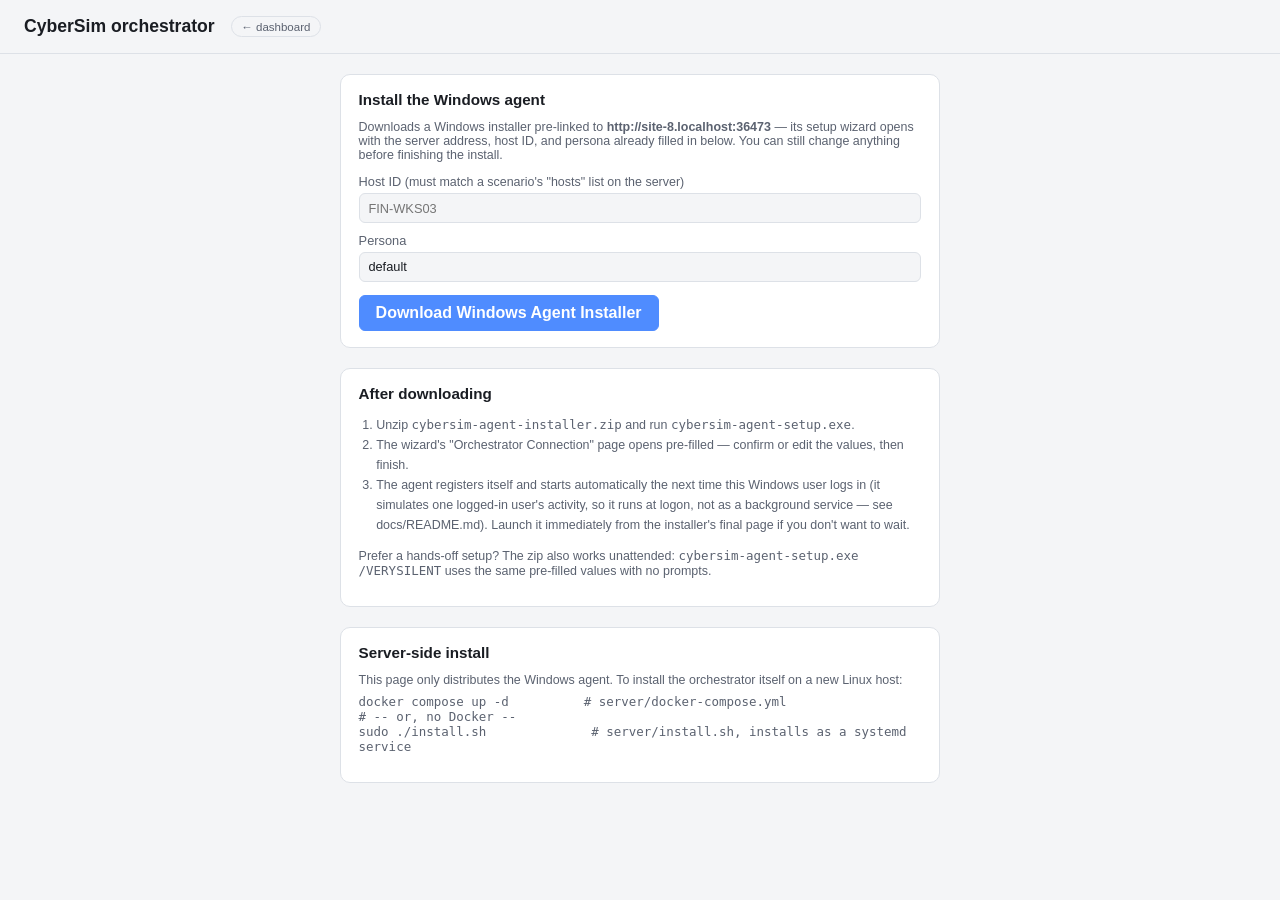
==== server/static/install.html @ 6994754c "Add CyberSim: enterprise user-activity simulation platform A cyber-range detection-validation tool t" ====
<!doctype html>
<html lang="en">
<head>
<meta charset="utf-8">
<title>CyberSim orchestrator — install agent</title>
<link rel="stylesheet" href="style.css">
</head>
<body>
<header>
  <h1>CyberSim orchestrator</h1>
  <a href="./" class="pill pill-unknown" style="text-decoration:none">&larr; dashboard</a>
</header>

<main style="grid-template-columns: 1fr; max-width: 640px;">
  <section class="col">
    <div class="card">
      <h2>Install the Windows agent</h2>
      <p class="hint" style="margin-top:0">
        Downloads a Windows installer pre-linked to <strong id="server-url-display">this server</strong> —
        its setup wizard opens with the server address, host ID, and persona already filled in below.
        You can still change anything before finishing the install.
      </p>

      <form id="download-form" action="/install/agent-bundle" method="get">
        <label>
          Host ID <span class="hint">(must match a scenario's "hosts" list on the server)</span>
          <input id="host-id-input" name="host_id" type="text" placeholder="FIN-WKS03" required>
        </label>
        <label>
          Persona
          <input id="persona-input" name="persona" type="text" placeholder="finance_analyst" value="default">
        </label>
        <button type="submit">Download Windows Agent Installer</button>
      </form>
    </div>

    <div class="card">
      <h2>After downloading</h2>
      <ol class="hint" style="padding-left:1.1rem; line-height:1.6;">
        <li>Unzip <code>cybersim-agent-installer.zip</code> and run <code>cybersim-agent-setup.exe</code>.</li>
        <li>The wizard's "Orchestrator Connection" page opens pre-filled — confirm or edit the values, then finish.</li>
        <li>The agent registers itself and starts automatically the next time this Windows user logs in
          (it simulates one logged-in user's activity, so it runs at logon, not as a background service —
          see docs/README.md). Launch it immediately from the installer's final page if you don't want to wait.</li>
      </ol>
      <p class="hint">
        Prefer a hands-off setup? The zip also works unattended:
        <code>cybersim-agent-setup.exe /VERYSILENT</code> uses the same pre-filled values with no prompts.
      </p>
    </div>

    <div class="card">
      <h2>Server-side install</h2>
      <p class="hint" style="margin-top:0">This page only distributes the Windows agent. To install the orchestrator itself on a new Linux host:</p>
      <pre class="preview" style="white-space:pre-wrap">docker compose up -d          # server/docker-compose.yml
# -- or, no Docker --
sudo ./install.sh              # server/install.sh, installs as a systemd service</pre>
    </div>
  </section>
</main>

<script src="install.js"></script>
</body>
</html>
---- server/static/style.css ----
:root {
  --bg: #0f1216;
  --panel: #171b21;
  --border: #2a2f38;
  --text: #e6e9ef;
  --muted: #8b93a3;
  --accent: #4f8cff;
  --ok: #3ecf7e;
  --warn: #e0a53c;
  --bad: #e0503c;
  color-scheme: dark;
}

@media (prefers-color-scheme: light) {
  :root {
    --bg: #f4f5f7;
    --panel: #ffffff;
    --border: #dde1e7;
    --text: #1a1d23;
    --muted: #5b6270;
    color-scheme: light;
  }
}

* { box-sizing: border-box; }

body {
  margin: 0;
  font-family: -apple-system, "Segoe UI", Roboto, sans-serif;
  background: var(--bg);
  color: var(--text);
}

header {
  display: flex;
  align-items: center;
  gap: 1rem;
  padding: 1rem 1.5rem;
  border-bottom: 1px solid var(--border);
}

header h1 { font-size: 1.1rem; margin: 0; font-weight: 600; }

main {
  display: grid;
  grid-template-columns: 1fr 1fr;
  gap: 1.25rem;
  padding: 1.25rem;
  max-width: 1200px;
  margin: 0 auto;
}

@media (max-width: 860px) {
  main { grid-template-columns: 1fr; }
}

.col { display: flex; flex-direction: column; gap: 1.25rem; min-width: 0; }

.card {
  background: var(--panel);
  border: 1px solid var(--border);
  border-radius: 10px;
  padding: 1rem 1.1rem;
}

.card h2 { font-size: 0.95rem; margin: 0 0 0.75rem; }

.card-header { display: flex; justify-content: space-between; align-items: center; }
.card-header h2 { margin: 0; }

form label {
  display: block;
  font-size: 0.8rem;
  color: var(--muted);
  margin-bottom: 0.6rem;
}

form .row { display: flex; gap: 0.75rem; }
form .row label { flex: 1; }

input, select, button {
  font: inherit;
  color: var(--text);
  background: var(--bg);
  border: 1px solid var(--border);
  border-radius: 6px;
  padding: 0.4rem 0.55rem;
  width: 100%;
  margin-top: 0.25rem;
}

button {
  width: auto;
  background: var(--accent);
  border-color: var(--accent);
  color: #fff;
  font-weight: 600;
  cursor: pointer;
  padding: 0.5rem 1rem;
}

button:hover { filter: brightness(1.08); }
button:disabled { opacity: 0.6; cursor: not-allowed; }

.hint { color: var(--muted); font-weight: 400; font-size: 0.78rem; }

.preview {
  font-size: 0.78rem;
  color: var(--muted);
  margin: -0.35rem 0 0.75rem;
  white-space: pre-wrap;
}

.preview .alert-step { color: var(--bad); }

.chip-row { display: flex; flex-wrap: wrap; gap: 0.4rem; margin: -0.35rem 0 0.75rem; }

.chip {
  font-size: 0.75rem;
  border: 1px solid var(--border);
  border-radius: 999px;
  padding: 0.15rem 0.6rem;
  cursor: pointer;
  color: var(--muted);
  background: transparent;
  width: auto;
  margin: 0;
}

.chip:hover { border-color: var(--accent); color: var(--text); }

table { width: 100%; border-collapse: collapse; font-size: 0.82rem; }
th, td { text-align: left; padding: 0.35rem 0.4rem; border-bottom: 1px solid var(--border); }
th { color: var(--muted); font-weight: 500; }
tbody tr { cursor: default; }
tbody tr.clickable { cursor: pointer; }
tbody tr.clickable:hover { background: rgba(127, 127, 127, 0.08); }
tbody tr.selected { background: rgba(79, 140, 255, 0.12); }

.result { margin-top: 0.75rem; font-size: 0.82rem; }
.result.error { color: var(--bad); }
.result.success { color: var(--ok); }

.pill {
  font-size: 0.72rem;
  padding: 0.2rem 0.6rem;
  border-radius: 999px;
  border: 1px solid var(--border);
}
.pill-ok { color: var(--ok); border-color: var(--ok); }
.pill-bad { color: var(--bad); border-color: var(--bad); }
.pill-unknown { color: var(--muted); }

.status-pending { color: var(--muted); }
.status-progress { color: var(--warn); }
.status-success { color: var(--ok); }
.status-failure, .status-partial { color: var(--bad); }

.progress {
  height: 6px;
  border-radius: 999px;
  background: var(--border);
  overflow: hidden;
  margin-bottom: 0.75rem;
}
#ledger-progress-bar {
  height: 100%;
  width: 0%;
  background: var(--accent);
  transition: width 0.3s ease;
}

.autorefresh {
  display: flex;
  align-items: center;
  gap: 0.35rem;
  font-size: 0.78rem;
  color: var(--muted);
  margin: 0;
}
.autorefresh input { width: auto; margin: 0; }
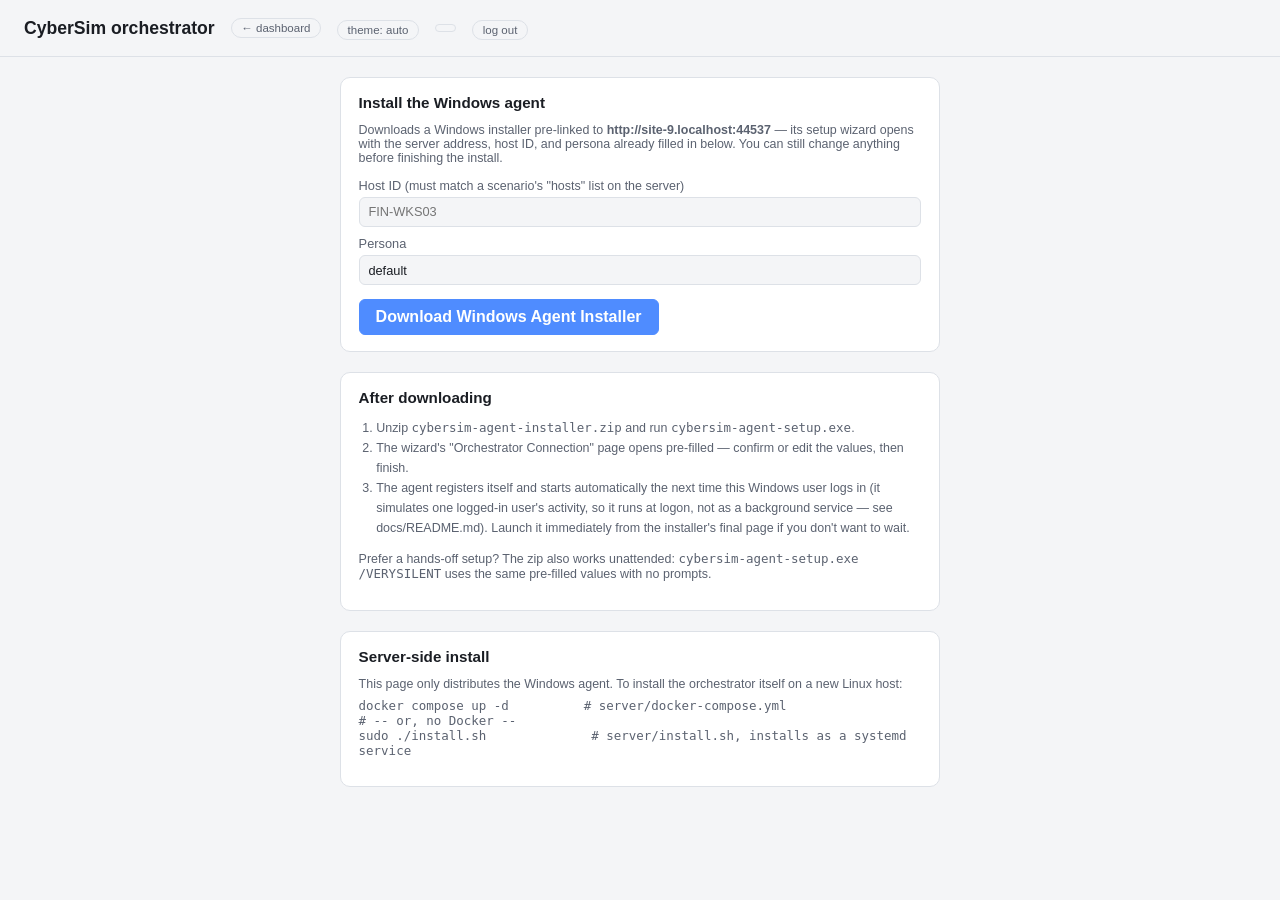
==== commit 5faa3df3: "Add scoring UI, auth with roles, and dashboard UI overhaul Dashboard: - Live topology view, run sche" ====
--- a/server/static/install.html
+++ b/server/static/install.html
@@ -2,18 +2,36 @@
 <html lang="en">
 <head>
 <meta charset="utf-8">
+<meta name="viewport" content="width=device-width, initial-scale=1">
 <title>CyberSim orchestrator — install agent</title>
-<link rel="stylesheet" href="style.css">
+<script>
+(function () {
+  var t = localStorage.getItem("cybersim-theme");
+  if (t === "light" || t === "dark") document.documentElement.setAttribute("data-theme", t);
+})();
+</script>
+<link rel="stylesheet" href="style.css?v=11">
 </head>
 <body>
 <header>
   <h1>CyberSim orchestrator</h1>
   <a href="./" class="pill pill-unknown" style="text-decoration:none">&larr; dashboard</a>
+  <button type="button" id="theme-toggle" class="pill pill-unknown">theme: auto</button>
+  <span id="whoami-pill" class="pill pill-unknown"></span>
+  <button type="button" id="logout-btn" class="pill pill-unknown">log out</button>
 </header>
 
 <main style="grid-template-columns: 1fr; max-width: 640px;">
   <section class="col">
-    <div class="card">
+    <div class="card" id="viewer-blocked-card" style="display:none">
+      <h2>Admin access required</h2>
+      <p class="hint" style="margin-top:0">
+        Installing an agent mints a live credential for it, so only admin accounts can do this.
+        Ask an admin to run this for you, or to create you an admin account.
+      </p>
+    </div>
+
+    <div class="card" id="download-card">
       <h2>Install the Windows agent</h2>
       <p class="hint" style="margin-top:0">
         Downloads a Windows installer pre-linked to <strong id="server-url-display">this server</strong> —
@@ -59,6 +77,8 @@
   </section>
 </main>
 
-<script src="install.js"></script>
+<script src="theme.js?v=1"></script>
+<script src="auth.js?v=2"></script>
+<script src="install.js?v=3"></script>
 </body>
 </html>
--- a/server/static/style.css
+++ b/server/static/style.css
@@ -11,8 +11,12 @@
   color-scheme: dark;
 }
 
+/* Light-mode tokens apply either from the OS preference (when the user
+   hasn't picked an explicit theme -- no [data-theme] attribute yet) or
+   from an explicit override set by the theme toggle (theme.js), which
+   always wins regardless of OS preference. */
 @media (prefers-color-scheme: light) {
-  :root {
+  :root:not([data-theme]) {
     --bg: #f4f5f7;
     --panel: #ffffff;
     --border: #dde1e7;
@@ -22,6 +26,24 @@
   }
 }
 
+:root[data-theme="light"] {
+  --bg: #f4f5f7;
+  --panel: #ffffff;
+  --border: #dde1e7;
+  --text: #1a1d23;
+  --muted: #5b6270;
+  color-scheme: light;
+}
+
+:root[data-theme="dark"] {
+  --bg: #0f1216;
+  --panel: #171b21;
+  --border: #2a2f38;
+  --text: #e6e9ef;
+  --muted: #8b93a3;
+  color-scheme: dark;
+}
+
 * { box-sizing: border-box; }
 
 body {
@@ -61,6 +83,7 @@
   border: 1px solid var(--border);
   border-radius: 10px;
   padding: 1rem 1.1rem;
+  min-width: 0;
 }
 
 .card h2 { font-size: 0.95rem; margin: 0 0 0.75rem; }
@@ -129,12 +152,15 @@
 
 .chip:hover { border-color: var(--accent); color: var(--text); }
 
+.table-scroll { overflow-x: auto; }
+
 table { width: 100%; border-collapse: collapse; font-size: 0.82rem; }
 th, td { text-align: left; padding: 0.35rem 0.4rem; border-bottom: 1px solid var(--border); }
 th { color: var(--muted); font-weight: 500; }
 tbody tr { cursor: default; }
 tbody tr.clickable { cursor: pointer; }
 tbody tr.clickable:hover { background: rgba(127, 127, 127, 0.08); }
+tbody tr.clickable:focus-visible { outline: 2px solid var(--accent); outline-offset: -2px; }
 tbody tr.selected { background: rgba(79, 140, 255, 0.12); }
 
 .result { margin-top: 0.75rem; font-size: 0.82rem; }
@@ -142,11 +168,19 @@
 .result.success { color: var(--ok); }
 
 .pill {
-  font-size: 0.72rem;
   padding: 0.2rem 0.6rem;
   border-radius: 999px;
   border: 1px solid var(--border);
-}
+  /* A <button class="pill"> (theme toggle, onboarding reopen) would
+     otherwise inherit the generic `button` rule's solid accent fill --
+     override back to a plain pill regardless of element type. */
+  background: transparent;
+  color: inherit;
+  font: inherit;
+  font-size: 0.72rem;
+  font-weight: 400;
+}
+.pill:hover { filter: none; }
 .pill-ok { color: var(--ok); border-color: var(--ok); }
 .pill-bad { color: var(--bad); border-color: var(--bad); }
 .pill-unknown { color: var(--muted); }
@@ -179,3 +213,297 @@
   margin: 0;
 }
 .autorefresh input { width: auto; margin: 0; }
+
+/* ---- live topology ------------------------------------------------- */
+
+.onboarding-card { grid-column: 1 / -1; min-width: 0; position: relative; }
+
+html.onboarding-dismissed #onboarding-card { display: none; }
+
+.onboarding-dismiss {
+  position: absolute;
+  top: 0.7rem;
+  right: 0.8rem;
+  width: auto;
+  background: transparent;
+  border: none;
+  color: var(--muted);
+  font-size: 1.3rem;
+  line-height: 1;
+  padding: 0.15rem 0.4rem;
+}
+.onboarding-dismiss:hover { color: var(--text); filter: none; }
+
+.onboarding-steps { margin: 0; padding-left: 1.15rem; line-height: 1.7; color: var(--muted); font-size: 0.88rem; }
+.onboarding-steps li::marker { color: var(--accent); font-weight: 600; }
+.onboarding-steps strong { color: var(--text); }
+.onboarding-steps a { color: var(--accent); }
+
+.topology-card { grid-column: 1 / -1; min-width: 0; }
+
+.topology-scroll { overflow-x: auto; }
+
+.topology-svg {
+  display: block;
+  width: 100%;
+  height: auto;
+  min-width: 480px;
+}
+
+.topology-empty {
+  padding: 1.5rem 0;
+  text-align: center;
+}
+.topology-empty a { color: var(--accent); }
+
+.topo-grid-dot { fill: rgba(127, 127, 127, 0.16); }
+
+.topo-label {
+  font-family: "SF Mono", "Cascadia Code", Consolas, ui-monospace, monospace;
+  font-size: 11px;
+  fill: var(--muted);
+}
+.topo-label-host { fill: var(--text); font-weight: 600; }
+.topo-action-label { font-size: 9px; letter-spacing: 0.02em; }
+.topo-action-label.is-alert { fill: var(--bad); font-weight: 600; }
+
+.topo-alert-badge { color: var(--bad); }
+
+.topo-target-node { fill: var(--panel); stroke: var(--border); stroke-width: 1.5; }
+.topo-target-node.is-fed { stroke: var(--accent); }
+
+.topo-node { stroke: var(--bg); stroke-width: 2; }
+.topo-node-idle { fill: var(--muted); opacity: 0.55; }
+.topo-node-active { fill: var(--ok); }
+.topo-node-alert { fill: var(--bad); }
+
+.topo-link { fill: none; stroke-width: 2; }
+.topo-link-benign { stroke: var(--ok); opacity: 0.85; }
+.topo-link-alert { stroke: var(--bad); stroke-width: 2.5; }
+
+.topo-link.is-flowing {
+  stroke-dasharray: 4 5;
+  animation: topo-flow 0.9s linear infinite;
+}
+
+.topo-packet {
+  fill: var(--bad);
+  filter: drop-shadow(0 0 3px var(--bad));
+}
+
+.topo-ring {
+  fill: none;
+  stroke: var(--ok);
+  stroke-width: 2;
+  opacity: 0.7;
+}
+.topo-ring.is-alert { stroke: var(--bad); }
+.topo-ring.is-pulsing {
+  transform-box: fill-box;
+  transform-origin: center;
+  animation: topo-pulse 1.4s ease-out infinite;
+}
+
+@keyframes topo-flow {
+  to { stroke-dashoffset: -18; }
+}
+
+@keyframes topo-pulse {
+  0% { transform: scale(0.65); opacity: 0.8; }
+  100% { transform: scale(1.7); opacity: 0; }
+}
+
+@media (prefers-reduced-motion: reduce) {
+  .topo-link.is-flowing { animation: none; stroke-dasharray: none; }
+  .topo-ring.is-pulsing { animation: none; opacity: 0.5; }
+}
+
+/* ---- run schedule (gantt) -------------------------------------------- */
+
+.gantt-scroll { overflow-x: auto; margin-bottom: 0.85rem; }
+
+.gantt-svg {
+  display: block;
+  width: 100%;
+  height: auto;
+  min-width: 420px;
+}
+
+.gantt-gridline { stroke: var(--border); stroke-width: 1; }
+
+.gantt-tick-label {
+  font-family: "SF Mono", "Cascadia Code", Consolas, ui-monospace, monospace;
+  font-size: 9px;
+  fill: var(--muted);
+}
+
+.gantt-lane { stroke: var(--border); stroke-width: 1; stroke-dasharray: 1 3; }
+
+.gantt-label {
+  font-family: "SF Mono", "Cascadia Code", Consolas, ui-monospace, monospace;
+  font-size: 11px;
+  fill: var(--muted);
+}
+.gantt-label-host { fill: var(--text); font-weight: 600; }
+
+.gantt-bar { cursor: pointer; stroke-width: 1.5; }
+.gantt-bar:focus-visible { outline: 2px solid var(--accent); outline-offset: 2px; }
+
+.gantt-bar-pending { fill: var(--panel); stroke: var(--muted); stroke-dasharray: 2 2; }
+.gantt-bar-in-progress { fill: var(--warn); stroke: var(--warn); }
+.gantt-bar-success { fill: var(--ok); stroke: var(--ok); }
+.gantt-bar-failure { fill: var(--bad); stroke: var(--bad); }
+.gantt-bar-partial { fill: url(#gantt-partial-stripes); stroke: var(--bad); }
+
+.gantt-stripe-bg { fill: var(--bad); opacity: 0.3; }
+.gantt-stripe-line { stroke: var(--bad); stroke-width: 2; }
+
+.gantt-bar.is-alert { stroke: var(--bad); stroke-width: 2; stroke-dasharray: 3 2; }
+
+.gantt-bar.is-pulsing { animation: gantt-pulse 1.2s ease-in-out infinite; }
+
+@keyframes gantt-pulse {
+  0%, 100% { opacity: 1; }
+  50% { opacity: 0.45; }
+}
+
+#ledger-table tbody tr.flash { animation: gantt-flash 0.9s ease-out; }
+
+@keyframes gantt-flash {
+  0% { background: rgba(79, 140, 255, 0.35); }
+  100% { background: transparent; }
+}
+
+@media (prefers-reduced-motion: reduce) {
+  .gantt-bar.is-pulsing { animation: none; opacity: 0.75; }
+  #ledger-table tbody tr.flash { animation: none; background: rgba(79, 140, 255, 0.35); }
+}
+
+/* ---- status icon system ----------------------------------------------- */
+
+.icon { flex: none; vertical-align: -2px; }
+
+.status-cell { display: flex; align-items: center; gap: 0.35rem; }
+
+.icon-alert-inline { color: var(--bad); margin-left: 0.3rem; vertical-align: -2px; }
+
+.pill .icon { margin-right: 0.15rem; }
+.pill-ok .icon { color: var(--ok); }
+.pill-bad .icon { color: var(--bad); }
+.pill-unknown .icon { color: var(--muted); }
+
+.status-pending .icon { color: var(--muted); }
+.status-progress .icon { color: var(--warn); }
+.status-success .icon { color: var(--ok); }
+.status-failure .icon, .status-partial .icon { color: var(--bad); }
+
+.icon-spin {
+  transform-box: fill-box;
+  transform-origin: center;
+  animation: icon-spin-rotate 1s linear infinite;
+}
+
+@keyframes icon-spin-rotate {
+  to { transform: rotate(360deg); }
+}
+
+@media (prefers-reduced-motion: reduce) {
+  .icon-spin { animation: none; }
+}
+
+/* ---- scenario builder -------------------------------------------------- */
+
+.step-card {
+  border: 1px solid var(--border);
+  border-radius: 8px;
+  padding: 0.85rem 0.9rem;
+  margin: 0 0 0.85rem;
+  min-width: 0;
+}
+
+.step-card-header { display: flex; justify-content: space-between; align-items: center; margin-bottom: 0.5rem; }
+
+.step-number {
+  font-size: 0.72rem;
+  color: var(--muted);
+  font-weight: 600;
+  text-transform: uppercase;
+  letter-spacing: 0.04em;
+}
+
+.step-remove {
+  width: auto;
+  display: inline-flex;
+  align-items: center;
+  gap: 0.3rem;
+  background: transparent;
+  border: 1px solid var(--border);
+  color: var(--bad);
+  font-size: 0.72rem;
+  font-weight: 500;
+  padding: 0.2rem 0.5rem;
+}
+.step-remove:hover { border-color: var(--bad); filter: none; }
+.step-remove .icon { margin: 0; }
+
+.range-input { display: flex; align-items: center; gap: 0.4rem; }
+.range-input input { width: 5rem; }
+.range-input select { width: 4.5rem; }
+.range-input span { color: var(--muted); }
+
+.checkbox-label { display: flex; align-items: center; gap: 0.4rem; font-size: 0.8rem; color: var(--muted); margin-bottom: 0.6rem; }
+.checkbox-label input[type="checkbox"] { width: auto; margin: 0; }
+.checkbox-label .icon { margin: 0; }
+
+.btn-secondary {
+  background: transparent;
+  border: 1px dashed var(--border);
+  color: var(--muted);
+  width: 100%;
+  margin-bottom: 0.75rem;
+}
+.btn-secondary:hover { border-color: var(--accent); color: var(--text); filter: none; }
+
+.step-advanced { margin: 0.5rem 0 0.85rem; }
+.step-advanced summary { cursor: pointer; font-size: 0.78rem; color: var(--muted); }
+.step-advanced summary:hover { color: var(--text); }
+.step-advanced textarea {
+  font-family: "SF Mono", "Cascadia Code", Consolas, ui-monospace, monospace;
+  font-size: 0.78rem;
+  margin-top: 0.4rem;
+  resize: vertical;
+}
+
+/* ---- scoring report ----------------------------------------------------- */
+
+.score-stats { display: flex; flex-wrap: wrap; gap: 0.6rem; margin: 0.75rem 0; }
+
+.score-stat {
+  flex: 1 1 90px;
+  background: var(--bg);
+  border: 1px solid var(--border);
+  border-radius: 8px;
+  padding: 0.55rem 0.7rem;
+  display: flex;
+  flex-direction: column;
+  gap: 0.15rem;
+}
+.score-stat-value { font-size: 1.25rem; font-weight: 700; color: var(--text); }
+.score-stat-label { font-size: 0.68rem; color: var(--muted); text-transform: uppercase; letter-spacing: 0.03em; }
+
+.score-subhead { font-size: 0.85rem; margin: 1rem 0 0.4rem; }
+
+.score-group-table { font-size: 0.78rem; }
+
+.score-list {
+  list-style: none;
+  margin: 0;
+  padding: 0;
+  display: flex;
+  flex-direction: column;
+  gap: 0.45rem;
+  font-size: 0.82rem;
+  color: var(--muted);
+}
+.score-list li { display: flex; align-items: baseline; gap: 0.35rem; }
+.score-list strong { color: var(--text); }
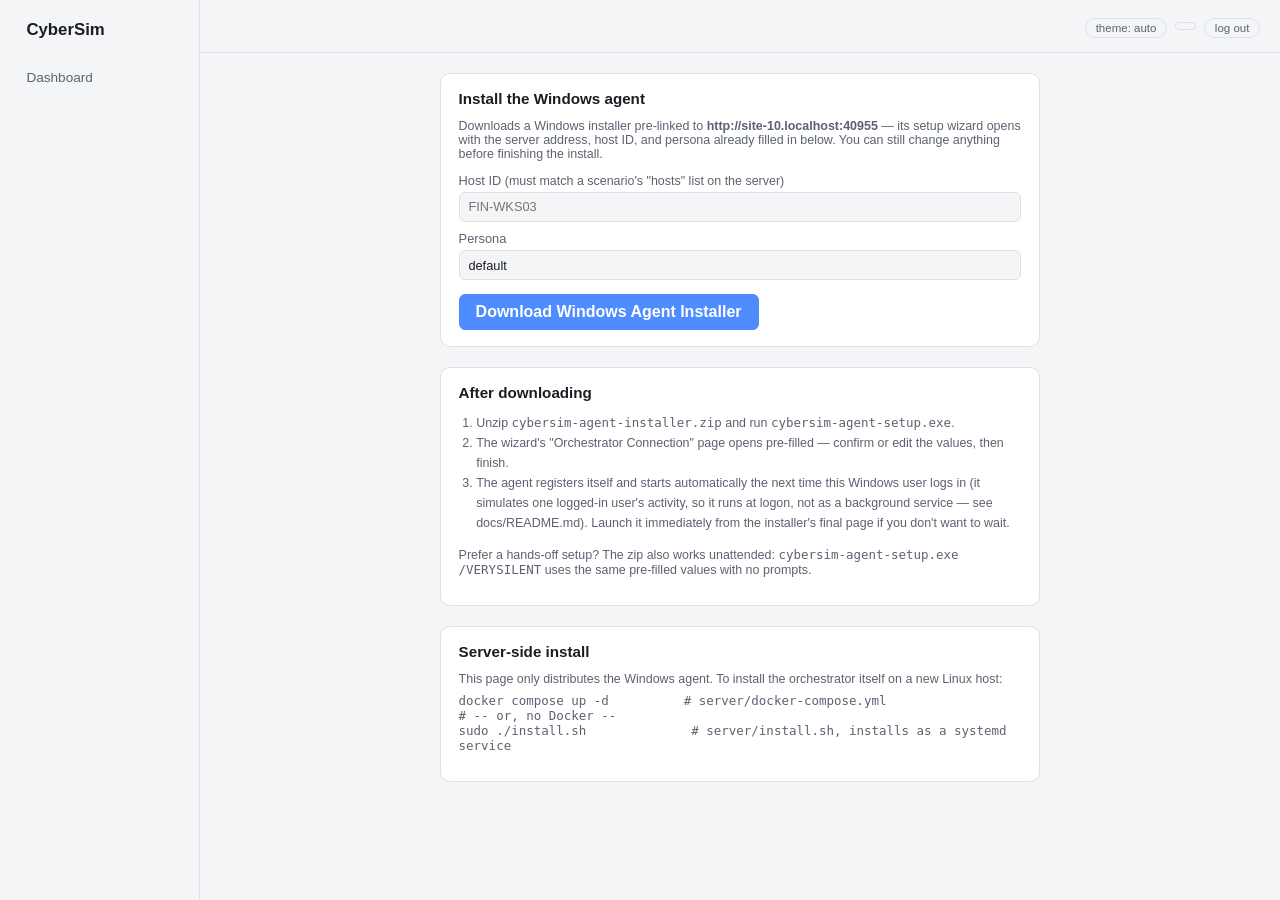
==== commit 383a4496: "Add content generation, settings, and persona library Add server-configurable LLM content generation" ====
--- a/server/static/install.html
+++ b/server/static/install.html
@@ -10,16 +10,24 @@
   if (t === "light" || t === "dark") document.documentElement.setAttribute("data-theme", t);
 })();
 </script>
-<link rel="stylesheet" href="style.css?v=11">
+<link rel="stylesheet" href="style.css?v=12">
 </head>
 <body>
-<header>
-  <h1>CyberSim orchestrator</h1>
-  <a href="./" class="pill pill-unknown" style="text-decoration:none">&larr; dashboard</a>
-  <button type="button" id="theme-toggle" class="pill pill-unknown">theme: auto</button>
-  <span id="whoami-pill" class="pill pill-unknown"></span>
-  <button type="button" id="logout-btn" class="pill pill-unknown">log out</button>
-</header>
+<div class="app-shell">
+  <nav class="sidebar">
+    <h1>CyberSim</h1>
+    <a href="./" class="sidebar-link">Dashboard</a>
+    <a id="nav-scenario-builder" href="scenario-builder.html" class="sidebar-link" style="display:none">Build scenario</a>
+    <a id="nav-install" href="install.html" class="sidebar-link active" style="display:none">Install agent</a>
+    <a id="nav-users" href="users.html" class="sidebar-link" style="display:none">Users</a>
+    <a id="nav-settings" href="settings.html" class="sidebar-link" style="display:none">Settings</a>
+  </nav>
+  <div class="app-main">
+    <div class="topbar">
+      <button type="button" id="theme-toggle" class="pill pill-unknown">theme: auto</button>
+      <span id="whoami-pill" class="pill pill-unknown"></span>
+      <button type="button" id="logout-btn" class="pill pill-unknown">log out</button>
+    </div>
 
 <main style="grid-template-columns: 1fr; max-width: 640px;">
   <section class="col">
@@ -76,9 +84,11 @@
     </div>
   </section>
 </main>
+  </div>
+</div>
 
 <script src="theme.js?v=1"></script>
-<script src="auth.js?v=2"></script>
+<script src="auth.js?v=3"></script>
 <script src="install.js?v=3"></script>
 </body>
 </html>
--- a/server/static/style.css
+++ b/server/static/style.css
@@ -63,6 +63,63 @@
 
 header h1 { font-size: 1.1rem; margin: 0; font-weight: 600; }
 
+/* ---- app shell: left sidebar nav + top bar ---------------------------- */
+
+.app-shell { display: flex; min-height: 100vh; align-items: stretch; }
+
+.sidebar {
+  width: 200px;
+  flex: none;
+  display: flex;
+  flex-direction: column;
+  gap: 0.15rem;
+  padding: 1.25rem 1rem;
+  border-right: 1px solid var(--border);
+}
+
+.sidebar h1 { font-size: 1.05rem; margin: 0 0 1.25rem; font-weight: 600; padding: 0 0.65rem; }
+
+.sidebar-link {
+  display: block;
+  padding: 0.5rem 0.65rem;
+  border-radius: 6px;
+  color: var(--muted);
+  text-decoration: none;
+  font-size: 0.85rem;
+  font-weight: 500;
+}
+.sidebar-link:hover { background: rgba(127, 127, 127, 0.08); color: var(--text); }
+.sidebar-link.active { background: rgba(79, 140, 255, 0.12); color: var(--accent); }
+
+.app-main { flex: 1; min-width: 0; display: flex; flex-direction: column; }
+
+.topbar {
+  display: flex;
+  justify-content: flex-end;
+  align-items: center;
+  gap: 0.5rem;
+  padding: 0.85rem 1.25rem;
+  border-bottom: 1px solid var(--border);
+  flex-wrap: wrap;
+}
+
+@media (max-width: 760px) {
+  .app-shell { flex-direction: column; min-height: 0; }
+  .sidebar {
+    width: 100%;
+    flex-direction: row;
+    flex-wrap: wrap;
+    align-items: center;
+    border-right: none;
+    border-bottom: 1px solid var(--border);
+    padding: 0.7rem 1rem;
+    gap: 0.3rem;
+  }
+  .sidebar h1 { margin: 0 0.75rem 0 0; padding: 0; }
+  .sidebar-link { padding: 0.35rem 0.55rem; }
+  .topbar { justify-content: flex-start; padding: 0.7rem 1rem; }
+}
+
 main {
   display: grid;
   grid-template-columns: 1fr 1fr;
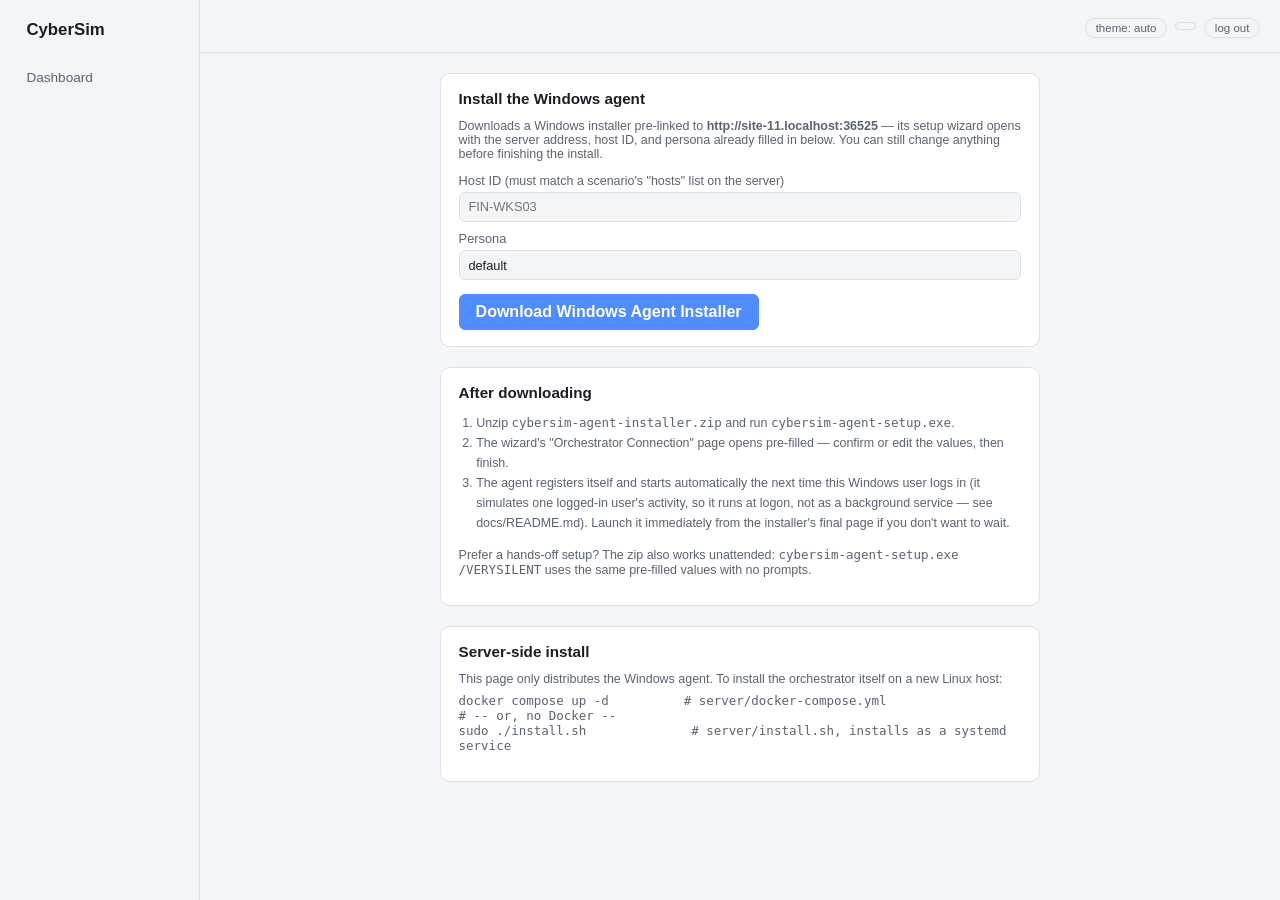
==== commit ef4415f6: "Default admin password to "admin", add Settings -> Security tab Fresh installs now bootstrap the bui" ====
--- a/server/static/install.html
+++ b/server/static/install.html
@@ -10,7 +10,7 @@
   if (t === "light" || t === "dark") document.documentElement.setAttribute("data-theme", t);
 })();
 </script>
-<link rel="stylesheet" href="style.css?v=12">
+<link rel="stylesheet" href="style.css?v=13">
 </head>
 <body>
 <div class="app-shell">
--- a/server/static/style.css
+++ b/server/static/style.css
@@ -148,6 +148,30 @@
 .card-header { display: flex; justify-content: space-between; align-items: center; }
 .card-header h2 { margin: 0; }
 
+/* ---- tab bar (e.g. settings.html's General / Security) ------------------ */
+
+.tab-bar {
+  display: flex;
+  gap: 0.25rem;
+  border-bottom: 1px solid var(--border);
+  margin-bottom: 1.1rem;
+}
+
+.tab-button {
+  background: none;
+  border: none;
+  border-bottom: 2px solid transparent;
+  color: var(--muted);
+  font-size: 0.85rem;
+  font-weight: 500;
+  padding: 0.55rem 0.15rem;
+  margin-bottom: -1px;
+  cursor: pointer;
+  margin-right: 1.1rem;
+}
+.tab-button:hover { color: var(--text); }
+.tab-button.active { color: var(--accent); border-bottom-color: var(--accent); }
+
 form label {
   display: block;
   font-size: 0.8rem;
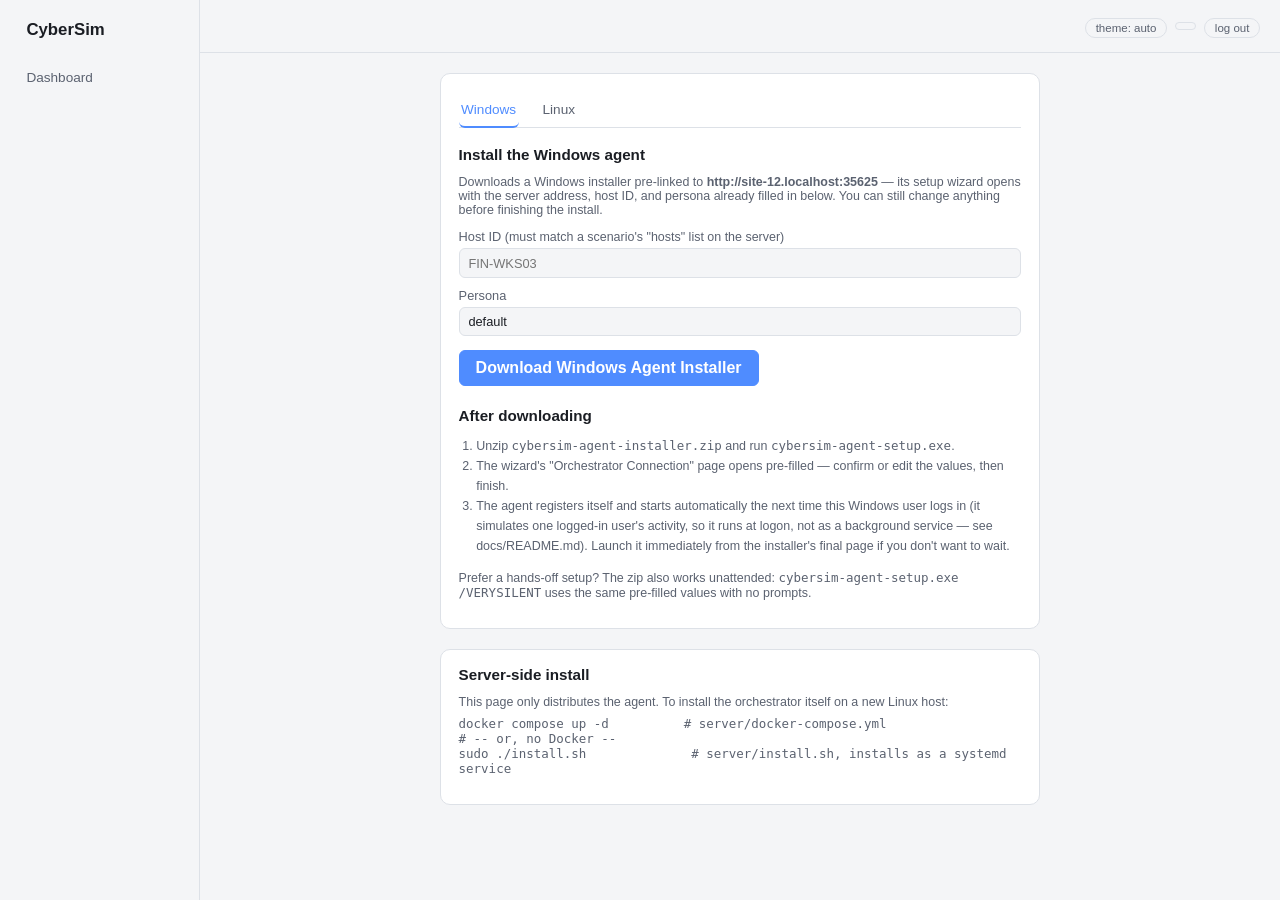
==== commit 9d6bf2a8: "Add Linux agent installer, matching the Windows one end to end New agent/installer/install-linux.sh:" ====
--- a/server/static/install.html
+++ b/server/static/install.html
@@ -40,44 +40,91 @@
     </div>
 
     <div class="card" id="download-card">
-      <h2>Install the Windows agent</h2>
-      <p class="hint" style="margin-top:0">
-        Downloads a Windows installer pre-linked to <strong id="server-url-display">this server</strong> —
-        its setup wizard opens with the server address, host ID, and persona already filled in below.
-        You can still change anything before finishing the install.
-      </p>
+      <div class="tab-bar" role="tablist">
+        <button type="button" id="tab-btn-windows" class="tab-button active" role="tab" aria-selected="true">Windows</button>
+        <button type="button" id="tab-btn-linux" class="tab-button" role="tab" aria-selected="false">Linux</button>
+      </div>
 
-      <form id="download-form" action="/install/agent-bundle" method="get">
-        <label>
-          Host ID <span class="hint">(must match a scenario's "hosts" list on the server)</span>
-          <input id="host-id-input" name="host_id" type="text" placeholder="FIN-WKS03" required>
-        </label>
-        <label>
-          Persona
-          <input id="persona-input" name="persona" type="text" placeholder="finance_analyst" value="default">
-        </label>
-        <button type="submit">Download Windows Agent Installer</button>
-      </form>
-    </div>
+      <div id="tab-windows" role="tabpanel">
+        <h2>Install the Windows agent</h2>
+        <p class="hint" style="margin-top:0">
+          Downloads a Windows installer pre-linked to <strong class="server-url-display">this server</strong> —
+          its setup wizard opens with the server address, host ID, and persona already filled in below.
+          You can still change anything before finishing the install.
+        </p>
 
-    <div class="card">
-      <h2>After downloading</h2>
-      <ol class="hint" style="padding-left:1.1rem; line-height:1.6;">
-        <li>Unzip <code>cybersim-agent-installer.zip</code> and run <code>cybersim-agent-setup.exe</code>.</li>
-        <li>The wizard's "Orchestrator Connection" page opens pre-filled — confirm or edit the values, then finish.</li>
-        <li>The agent registers itself and starts automatically the next time this Windows user logs in
-          (it simulates one logged-in user's activity, so it runs at logon, not as a background service —
-          see docs/README.md). Launch it immediately from the installer's final page if you don't want to wait.</li>
-      </ol>
-      <p class="hint">
-        Prefer a hands-off setup? The zip also works unattended:
-        <code>cybersim-agent-setup.exe /VERYSILENT</code> uses the same pre-filled values with no prompts.
-      </p>
+        <form id="download-form-windows" action="/install/agent-bundle" method="get">
+          <input type="hidden" name="os" value="windows">
+          <label>
+            Host ID <span class="hint">(must match a scenario's "hosts" list on the server)</span>
+            <input id="host-id-input-windows" class="host-id-input" name="host_id" type="text" placeholder="FIN-WKS03" required>
+          </label>
+          <label>
+            Persona
+            <input name="persona" type="text" placeholder="finance_analyst" value="default">
+          </label>
+          <button type="submit">Download Windows Agent Installer</button>
+        </form>
+
+        <h2 style="margin-top:1.3rem">After downloading</h2>
+        <ol class="hint" style="padding-left:1.1rem; line-height:1.6;">
+          <li>Unzip <code>cybersim-agent-installer.zip</code> and run <code>cybersim-agent-setup.exe</code>.</li>
+          <li>The wizard's "Orchestrator Connection" page opens pre-filled — confirm or edit the values, then finish.</li>
+          <li>The agent registers itself and starts automatically the next time this Windows user logs in
+            (it simulates one logged-in user's activity, so it runs at logon, not as a background service —
+            see docs/README.md). Launch it immediately from the installer's final page if you don't want to wait.</li>
+        </ol>
+        <p class="hint">
+          Prefer a hands-off setup? The zip also works unattended:
+          <code>cybersim-agent-setup.exe /VERYSILENT</code> uses the same pre-filled values with no prompts.
+        </p>
+      </div>
+
+      <div id="tab-linux" role="tabpanel" style="display:none">
+        <h2>Install the Linux agent</h2>
+        <p class="hint" style="margin-top:0">
+          Downloads a tarball pre-linked to <strong class="server-url-display">this server</strong> — its
+          install script prompts with the server address, host ID, and persona already filled in as
+          defaults. You can still change anything before it finishes.
+        </p>
+
+        <form id="download-form-linux" action="/install/agent-bundle" method="get">
+          <input type="hidden" name="os" value="linux">
+          <label>
+            Host ID <span class="hint">(must match a scenario's "hosts" list on the server)</span>
+            <input id="host-id-input-linux" class="host-id-input" name="host_id" type="text" placeholder="FIN-WKS03" required>
+          </label>
+          <label>
+            Persona
+            <input name="persona" type="text" placeholder="finance_analyst" value="default">
+          </label>
+          <button type="submit">Download Linux Agent Installer</button>
+        </form>
+
+        <h2 style="margin-top:1.3rem">After downloading</h2>
+        <ol class="hint" style="padding-left:1.1rem; line-height:1.6;">
+          <li>
+            <code>tar xzf cybersim-agent-installer-linux.tar.gz &amp;&amp; ./install.sh</code>
+            — no root required, installs under <code>~/.local/share/cybersim-agent</code>.
+          </li>
+          <li>Confirm or edit the prompted values (server URL, host ID, persona, token), then it finishes.</li>
+          <li>Registers as a <code>systemd --user</code> unit and starts it right away — it also starts
+            automatically at this user's next login (same "looks like a real logged-in user, not a
+            background service" intent as the Windows agent — see docs/README.md). Check on it with
+            <code>systemctl --user status cybersim-agent</code>.</li>
+          <li>Headless host with no interactive login session? Separately run
+            <code>loginctl enable-linger "$USER"</code> so the unit starts even without one.</li>
+        </ol>
+        <p class="hint">
+          Prefer a hands-off setup? <code>./install.sh --silent</code> uses the same pre-filled values
+          with no prompts. <code>./install.sh --uninstall</code> reverses everything.
+        </p>
+      </div>
     </div>
 
     <div class="card">
       <h2>Server-side install</h2>
-      <p class="hint" style="margin-top:0">This page only distributes the Windows agent. To install the orchestrator itself on a new Linux host:</p>
+      <p class="hint" style="margin-top:0">This page only distributes the agent. To install the orchestrator itself on a new Linux host:</p>
       <pre class="preview" style="white-space:pre-wrap">docker compose up -d          # server/docker-compose.yml
 # -- or, no Docker --
 sudo ./install.sh              # server/install.sh, installs as a systemd service</pre>
@@ -89,6 +136,6 @@
 
 <script src="theme.js?v=1"></script>
 <script src="auth.js?v=3"></script>
-<script src="install.js?v=3"></script>
+<script src="install.js?v=4"></script>
 </body>
 </html>
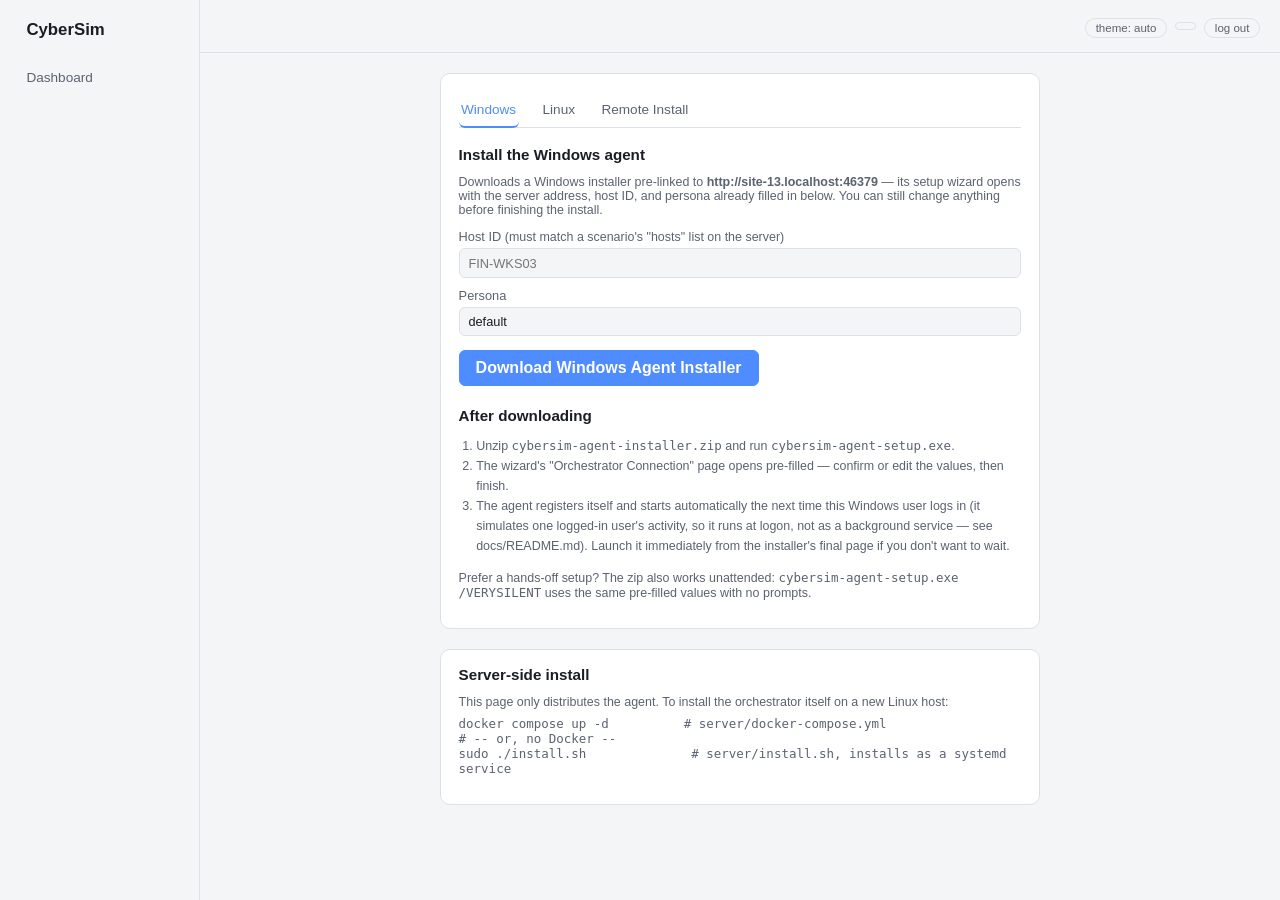
==== commit 51be75a3: "Add Remote Install: SSH/WinRM-triggered agent install by IP + OS New third tab on Install agent, nex" ====
--- a/server/static/install.html
+++ b/server/static/install.html
@@ -10,7 +10,7 @@
   if (t === "light" || t === "dark") document.documentElement.setAttribute("data-theme", t);
 })();
 </script>
-<link rel="stylesheet" href="style.css?v=13">
+<link rel="stylesheet" href="style.css?v=14">
 </head>
 <body>
 <div class="app-shell">
@@ -43,6 +43,7 @@
       <div class="tab-bar" role="tablist">
         <button type="button" id="tab-btn-windows" class="tab-button active" role="tab" aria-selected="true">Windows</button>
         <button type="button" id="tab-btn-linux" class="tab-button" role="tab" aria-selected="false">Linux</button>
+        <button type="button" id="tab-btn-remote-install" class="tab-button" role="tab" aria-selected="false">Remote Install</button>
       </div>
 
       <div id="tab-windows" role="tabpanel">
@@ -120,6 +121,42 @@
           with no prompts. <code>./install.sh --uninstall</code> reverses everything.
         </p>
       </div>
+
+      <div id="tab-remote-install" role="tabpanel" style="display:none">
+        <h2>Remote install</h2>
+        <p class="hint" style="margin-top:0">
+          Installs the agent on a host over the network, without logging into it yourself. Needs
+          credentials configured once under
+          <a href="settings.html">Settings → Remote Install</a> — this server logs into the
+          target with those and has it pull its own install bundle from here, the same way a
+          manual download would.
+        </p>
+
+        <form id="remote-install-form">
+          <label>
+            Target IP <span class="hint">(must be reachable from this server on the OOB network)</span>
+            <input id="remote-ip-input" type="text" placeholder="10.99.0.42" required>
+          </label>
+          <label>
+            OS
+            <select id="remote-os-select">
+              <option value="linux">Linux</option>
+              <option value="windows">Windows</option>
+            </select>
+          </label>
+          <label>
+            Host ID <span class="hint">(must match a scenario's "hosts" list on the server)</span>
+            <input id="remote-host-id-input" class="host-id-input" type="text" placeholder="FIN-WKS03" required>
+          </label>
+          <label>
+            Persona
+            <input id="remote-persona-input" type="text" placeholder="finance_analyst" value="default">
+          </label>
+          <button type="submit" id="remote-install-submit-btn">Start remote install</button>
+        </form>
+        <div id="remote-install-result" class="result"></div>
+        <pre id="remote-install-output" class="preview" style="white-space:pre-wrap; display:none"></pre>
+      </div>
     </div>
 
     <div class="card">
@@ -136,6 +173,6 @@
 
 <script src="theme.js?v=1"></script>
 <script src="auth.js?v=3"></script>
-<script src="install.js?v=4"></script>
+<script src="install.js?v=5"></script>
 </body>
 </html>
--- a/server/static/style.css
+++ b/server/static/style.css
@@ -182,7 +182,7 @@
 form .row { display: flex; gap: 0.75rem; }
 form .row label { flex: 1; }
 
-input, select, button {
+input, select, textarea, button {
   font: inherit;
   color: var(--text);
   background: var(--bg);
@@ -191,6 +191,12 @@
   padding: 0.4rem 0.55rem;
   width: 100%;
   margin-top: 0.25rem;
+}
+
+textarea {
+  font-family: "SF Mono", "Cascadia Code", Consolas, ui-monospace, monospace;
+  font-size: 0.78rem;
+  resize: vertical;
 }
 
 button {
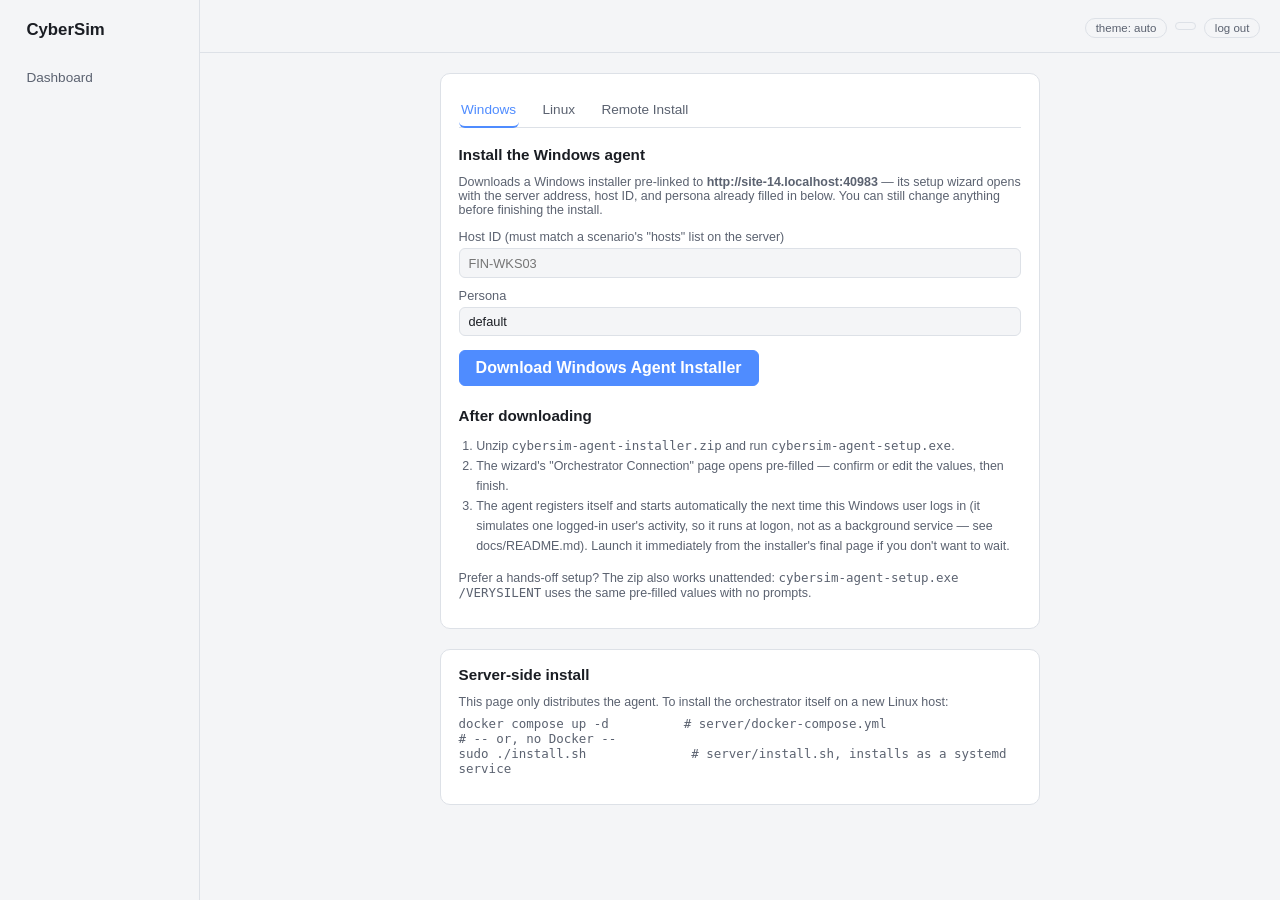
==== commit 284a710a: "Add Ranges: multi-day, business-hours-window scheduling with injection The existing run/schedule mod" ====
--- a/server/static/install.html
+++ b/server/static/install.html
@@ -18,6 +18,7 @@
     <h1>CyberSim</h1>
     <a href="./" class="sidebar-link">Dashboard</a>
     <a id="nav-scenario-builder" href="scenario-builder.html" class="sidebar-link" style="display:none">Build scenario</a>
+    <a id="nav-ranges" href="ranges.html" class="sidebar-link" style="display:none">Ranges</a>
     <a id="nav-install" href="install.html" class="sidebar-link active" style="display:none">Install agent</a>
     <a id="nav-users" href="users.html" class="sidebar-link" style="display:none">Users</a>
     <a id="nav-settings" href="settings.html" class="sidebar-link" style="display:none">Settings</a>
@@ -172,7 +173,7 @@
 </div>
 
 <script src="theme.js?v=1"></script>
-<script src="auth.js?v=3"></script>
+<script src="auth.js?v=4"></script>
 <script src="install.js?v=5"></script>
 </body>
 </html>
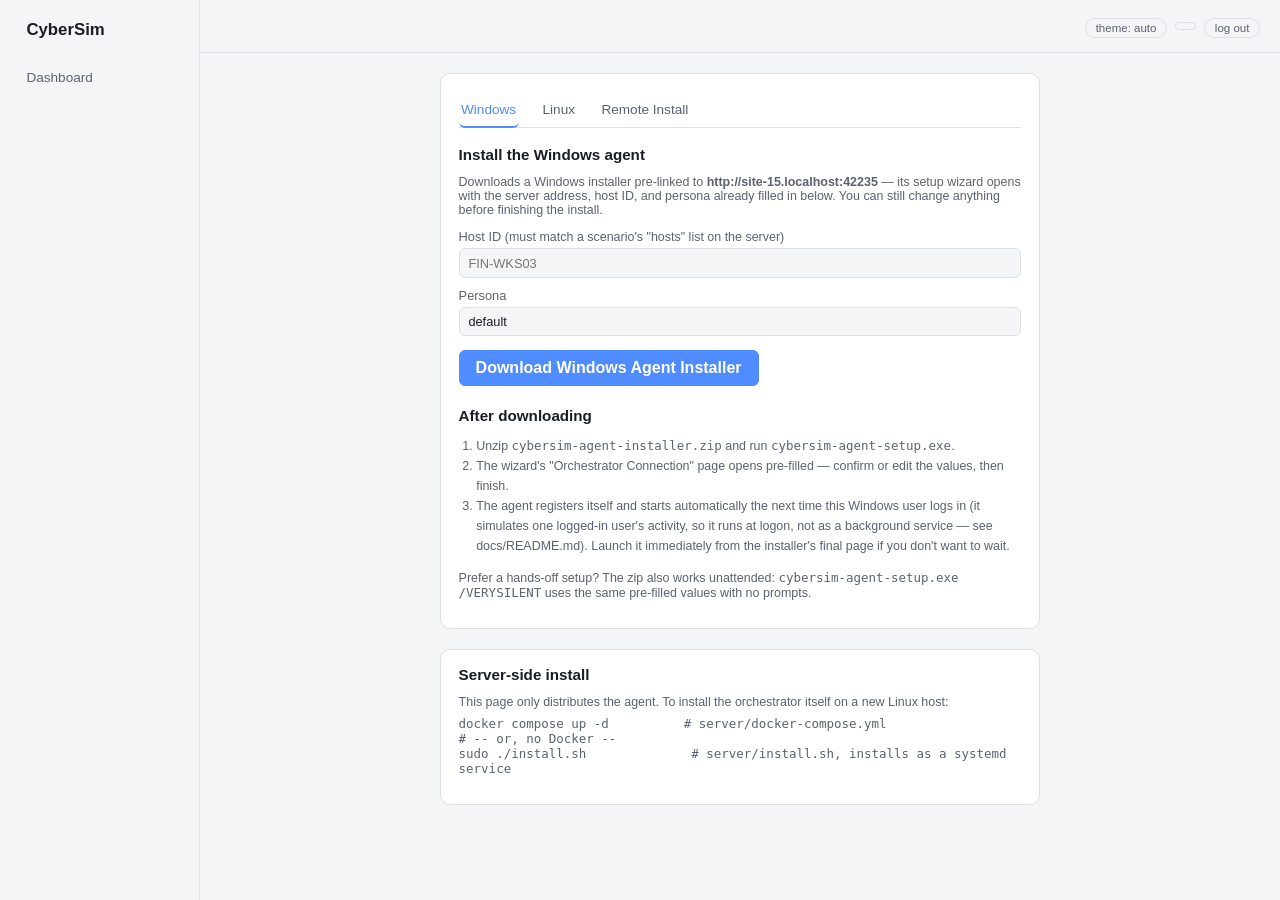
==== commit d3c32970: "Add weekday-mask scheduling for Ranges (fixes the weekends-always-fire gap) Ranges' day_index used t" ====
--- a/server/static/install.html
+++ b/server/static/install.html
@@ -10,7 +10,7 @@
   if (t === "light" || t === "dark") document.documentElement.setAttribute("data-theme", t);
 })();
 </script>
-<link rel="stylesheet" href="style.css?v=14">
+<link rel="stylesheet" href="style.css?v=15">
 </head>
 <body>
 <div class="app-shell">
--- a/server/static/style.css
+++ b/server/static/style.css
@@ -212,6 +212,18 @@
 button:hover { filter: brightness(1.08); }
 button:disabled { opacity: 0.6; cursor: not-allowed; }
 
+.link-btn {
+  background: none;
+  border: none;
+  color: var(--accent);
+  font-weight: 400;
+  font-size: 0.78rem;
+  padding: 0;
+  margin-right: 0.8rem;
+  text-decoration: underline;
+}
+.link-btn:hover { filter: none; opacity: 0.75; }
+
 .hint { color: var(--muted); font-weight: 400; font-size: 0.78rem; }
 
 .preview {
